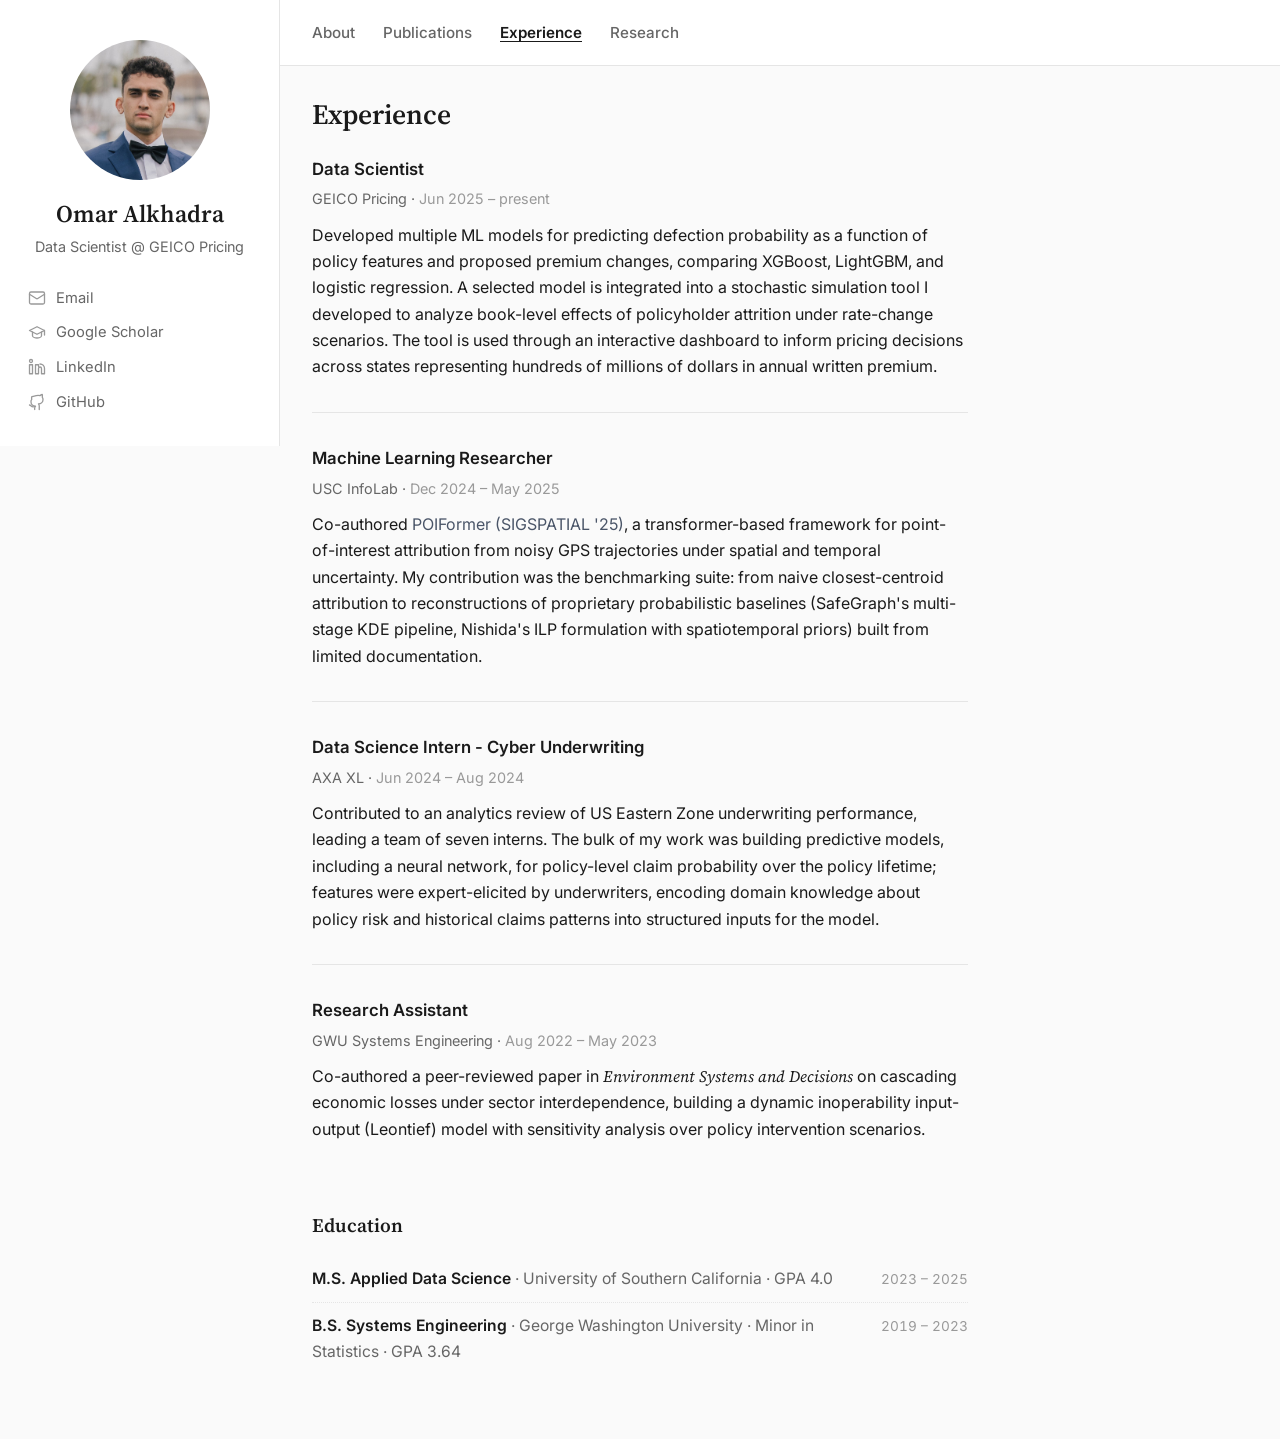
==== experience.html @ b47d21ab "Layout" ====
<!DOCTYPE html>
<html lang="en">
<head>
  <meta charset="UTF-8">
  <meta name="viewport" content="width=device-width, initial-scale=1.0">
  <title>Experience — Omar Alkhadra</title>
  <link rel="preconnect" href="https://fonts.googleapis.com">
  <link rel="preconnect" href="https://fonts.gstatic.com" crossorigin>
  <link href="https://fonts.googleapis.com/css2?family=Inter:wght@400;500;600&family=Source+Serif+4:opsz,wght@8..60,400;8..60,600&display=swap" rel="stylesheet">
  <link rel="stylesheet" href="styles.css">
</head>
<body>
  <div class="layout">

    <aside class="sidebar">
      <figure class="headshot">
        <img src="assets/headshot.jpg" alt="Omar Alkhadra" width="140" height="140">
      </figure>
      <p class="site-name">Omar Alkhadra</p>
      <p class="affiliation">Data Scientist @ GEICO Pricing</p>
      <nav class="sidebar-links" aria-label="Contact and profiles">
        <a href="mailto:omar.alkhadra@outlook.com">
          <svg class="icon" xmlns="http://www.w3.org/2000/svg" viewBox="0 0 24 24" fill="none" stroke="currentColor" stroke-width="1.75" stroke-linecap="round" stroke-linejoin="round" aria-hidden="true"><rect x="2" y="4" width="20" height="16" rx="2"/><path d="m22 7-8.97 5.7a1.94 1.94 0 0 1-2.06 0L2 7"/></svg>
          <span>Email</span>
        </a>
        <a href="https://scholar.google.com/citations?view_op=list_works&hl=en&authuser=1&user=3Zb146EAAAAJ">
          <svg class="icon" xmlns="http://www.w3.org/2000/svg" viewBox="0 0 24 24" fill="none" stroke="currentColor" stroke-width="1.75" stroke-linecap="round" stroke-linejoin="round" aria-hidden="true"><path d="M22 10v6M2 10l10-5 10 5-10 5z"/><path d="M6 12v5c0 2 4 3 6 3s6-1 6-3v-5"/></svg>
          <span>Google Scholar</span>
        </a>
        <a href="https://www.linkedin.com/in/oalkhadra/">
          <svg class="icon" xmlns="http://www.w3.org/2000/svg" viewBox="0 0 24 24" fill="none" stroke="currentColor" stroke-width="1.75" stroke-linecap="round" stroke-linejoin="round" aria-hidden="true"><path d="M16 8a6 6 0 0 1 6 6v7h-4v-7a2 2 0 0 0-4 0v7h-4v-12h4v2"/><rect x="2" y="9" width="4" height="12"/><circle cx="4" cy="4" r="2"/></svg>
          <span>LinkedIn</span>
        </a>
        <a href="https://github.com/oalkhadra">
          <svg class="icon" xmlns="http://www.w3.org/2000/svg" viewBox="0 0 24 24" fill="none" stroke="currentColor" stroke-width="1.75" stroke-linecap="round" stroke-linejoin="round" aria-hidden="true"><path d="M15 22v-4a4.8 4.8 0 0 0-1-3.5c3 0 6-2 6-5.5.08-1.25-.27-2.48-1-3.5.28-1.15.28-2.35 0-3.5 0 0-1 0-3 1.5a10.3 10.3 0 0 0-5 0C6 5 5 5 5 5c-.3 1.15-.3 2.35 0 3.5A4.17 4.17 0 0 0 4 12c0 3.5 3 5.5 6 5.5-.39.49-.68 1.05-.85 1.65S8.5 20.5 9 22"/><path d="M9 18c-4.51 2-5-2-7-2"/></svg>
          <span>GitHub</span>
        </a>
      </nav>
    </aside>

    <div class="content-column">
      <nav class="top-nav" aria-label="Site sections">
        <a href="index.html">About</a>
        <a href="publications.html">Publications</a>
        <a href="experience.html" aria-current="page">Experience</a>
        <a href="research.html">Research</a>
      </nav>

      <main class="page-main">
        <h1 class="page-title">Experience</h1>

        <article class="experience-item">
          <h3>Data Scientist</h3>
          <p class="meta">GEICO Pricing &middot; <time datetime="2025-06">Jun 2025 &ndash; present</time></p>
          <p>
            Developed multiple ML models for predicting defection probability as a function
            of policy features and proposed premium changes, comparing XGBoost, LightGBM,
            and logistic regression. A selected model is integrated into a stochastic
            simulation tool I developed to analyze book-level effects of policyholder
            attrition under rate-change scenarios. The tool is used through an interactive
            dashboard to inform pricing decisions across states representing hundreds of
            millions of dollars in annual written premium.
          </p>
        </article>

        <article class="experience-item">
          <h3>Machine Learning Researcher</h3>
          <p class="meta">USC InfoLab &middot; <time datetime="2024-12/2025-05">Dec 2024 &ndash; May 2025</time></p>
          <p>
            Co-authored <a href="publications.html">POIFormer (SIGSPATIAL '25)</a>, a
            transformer-based framework for point-of-interest attribution from noisy GPS
            trajectories under spatial and temporal uncertainty. My contribution was the
            benchmarking suite: from naive closest-centroid attribution to reconstructions
            of proprietary probabilistic baselines (SafeGraph's multi-stage KDE pipeline,
            Nishida's ILP formulation with spatiotemporal priors) built from limited
            documentation.
          </p>
        </article>

        <article class="experience-item">
          <h3>Data Science Intern - Cyber Underwriting</h3>
          <p class="meta">AXA XL &middot; <time datetime="2024-06/2024-08">Jun 2024 &ndash; Aug 2024</time></p>
          <p>
            Contributed to an analytics review of US Eastern Zone underwriting performance,
            leading a team of seven interns. The bulk of my work was building predictive
            models, including a neural network, for policy-level claim probability over
            the policy lifetime; features were expert-elicited by underwriters, encoding
            domain knowledge about policy risk and historical claims patterns into
            structured inputs for the model.
          </p>
        </article>

        <article class="experience-item">
          <h3>Research Assistant</h3>
          <p class="meta">GWU Systems Engineering &middot; <time datetime="2022-08/2023-05">Aug 2022 &ndash; May 2023</time></p>
          <p>
            Co-authored a peer-reviewed paper in <em>Environment Systems and Decisions</em>
            on cascading economic losses under sector interdependence, building a dynamic
            inoperability input-output (Leontief) model with sensitivity analysis over
            policy intervention scenarios.
          </p>
        </article>

        <section aria-labelledby="education-heading">
          <h2 id="education-heading">Education</h2>
          <ul class="compact-list">
            <li class="compact-item">
              <div class="role"><strong>M.S. Applied Data Science</strong> <span class="org">&middot; University of Southern California &middot; GPA 4.0</span></div>
              <time class="date" datetime="2023/2025">2023 &ndash; 2025</time>
            </li>
            <li class="compact-item">
              <div class="role"><strong>B.S. Systems Engineering</strong> <span class="org">&middot; George Washington University &middot; Minor in Statistics &middot; GPA 3.64</span></div>
              <time class="date" datetime="2019/2023">2019 &ndash; 2023</time>
            </li>
          </ul>
        </section>
      </main>
    </div>

  </div>
</body>
</html>
---- styles.css ----
:root {
  --bg: #fafafa;
  --text: #1a1a1a;
  --text-muted: #666666;
  --text-faint: #999999;
  --rule: #e5e5e5;
  --link: #4a5568;
  --link-hover: #2d3748;
  --sidebar-width: 280px;
  --content-max: 720px;
  --serif: 'Source Serif 4', Charter, Georgia, serif;
  --sans: 'Inter', -apple-system, BlinkMacSystemFont, sans-serif;
}

*,
*::before,
*::after {
  box-sizing: border-box;
  margin: 0;
  padding: 0;
}

html {
  font-size: 16px;
}

body {
  font-family: var(--sans);
  color: var(--text);
  background: var(--bg);
  line-height: 1.65;
  -webkit-font-smoothing: antialiased;
  -moz-osx-font-smoothing: grayscale;
}

a {
  color: var(--link);
  text-decoration: none;
}

a:hover {
  color: var(--link-hover);
  text-decoration: underline;
}

img {
  max-width: 100%;
  height: auto;
  display: block;
}

/* ---------- Layout ---------- */
.layout {
  display: flex;
  min-height: 100vh;
}

.sidebar {
  position: sticky;
  top: 0;
  align-self: flex-start;
  width: var(--sidebar-width);
  flex-shrink: 0;
  padding: 2.5rem 1.75rem 2rem;
  border-right: 1px solid var(--rule);
  background: #ffffff;
}

.content-column {
  flex: 1;
  min-width: 0;
  display: flex;
  flex-direction: column;
}

.top-nav {
  display: flex;
  flex-wrap: wrap;
  gap: 0.25rem 1.75rem;
  padding: 1.25rem 2rem;
  border-bottom: 1px solid var(--rule);
  background: #ffffff;
}

.top-nav a {
  font-size: 0.95rem;
  font-weight: 500;
  color: var(--text-muted);
  text-decoration: none;
}

.top-nav a:hover {
  color: var(--link-hover);
  text-decoration: none;
}

.top-nav a[aria-current='page'] {
  color: var(--text);
  font-weight: 600;
  text-decoration: underline;
  text-underline-offset: 0.2em;
}

.page-main {
  flex: 1;
  max-width: var(--content-max);
  padding: 2rem 2rem 4rem;
}

/* ---------- Sidebar ---------- */
.headshot {
  width: 140px;
  height: 140px;
  border-radius: 50%;
  overflow: hidden;
  margin: 0 auto 1.25rem;
  background: var(--rule);
}

.site-name {
  font-family: var(--serif);
  font-weight: 600;
  font-size: 1.5rem;
  line-height: 1.2;
  text-align: center;
  margin-bottom: 0.5rem;
}

.affiliation {
  font-size: 0.9rem;
  color: var(--text-muted);
  text-align: center;
  line-height: 1.45;
  margin-bottom: 1.75rem;
}

.sidebar-links {
  display: flex;
  flex-direction: column;
  gap: 0.65rem;
}

.sidebar-links a {
  display: flex;
  align-items: center;
  gap: 0.65rem;
  font-size: 0.92rem;
  color: var(--text-muted);
  text-decoration: none;
}

.sidebar-links a:hover {
  color: var(--link-hover);
  text-decoration: none;
}

.sidebar-links a:hover .icon {
  color: var(--link-hover);
}

.sidebar-links .icon {
  flex-shrink: 0;
  width: 18px;
  height: 18px;
  color: var(--text-faint);
}

/* ---------- Page typography ---------- */
.page-title {
  font-family: var(--serif);
  font-weight: 600;
  font-size: 1.75rem;
  margin-bottom: 1.5rem;
  line-height: 1.2;
}

section {
  margin-top: 2.25rem;
}

section:first-child {
  margin-top: 0;
}

h2 {
  font-family: var(--serif);
  font-weight: 600;
  font-size: 1.2rem;
  margin-bottom: 0.85rem;
  color: var(--text);
}

h3 {
  font-weight: 600;
  font-size: 1.05rem;
  margin-bottom: 0.25rem;
}

p {
  margin-bottom: 1rem;
  font-size: 1rem;
}

p:last-child {
  margin-bottom: 0;
}

.prose {
  line-height: 1.7;
}

.prose p {
  color: var(--text);
}

.note {
  font-size: 0.95rem;
  color: var(--text-muted);
  border-left: 2px solid var(--rule);
  padding-left: 1rem;
  margin-top: 1.5rem;
}

em {
  font-family: var(--serif);
  font-style: italic;
}

strong {
  font-weight: 600;
}

/* ---------- Publications ---------- */
.pub {
  margin-bottom: 1.35rem;
  font-size: 0.98rem;
  line-height: 1.6;
}

.pub .me {
  font-weight: 600;
}

.pub-venue {
  font-style: italic;
  font-family: var(--serif);
}

.pub-links {
  font-size: 0.88rem;
  color: var(--text-faint);
}

.pub-links a {
  margin-left: 0.35rem;
}

.pub-links a:first-child {
  margin-left: 0.25rem;
}

/* ---------- Research items ---------- */
.work-item {
  margin-bottom: 2rem;
  padding-bottom: 2rem;
  border-bottom: 1px solid var(--rule);
}

.work-item:last-child {
  border-bottom: none;
  padding-bottom: 0;
  margin-bottom: 0;
}

.work-item h3 {
  font-family: var(--serif);
  font-weight: 600;
  font-size: 1.1rem;
  margin-bottom: 0.35rem;
}

.work-item .meta {
  font-size: 0.88rem;
  color: var(--text-faint);
  margin-bottom: 0.6rem;
}

.work-links {
  font-size: 0.9rem;
  margin-top: 0.5rem;
}

.work-links a {
  margin-right: 0.85rem;
}

/* ---------- Experience ---------- */
.experience-item {
  margin-bottom: 2rem;
  padding-bottom: 2rem;
  border-bottom: 1px solid var(--rule);
}

.experience-item:last-of-type {
  border-bottom: none;
}

.experience-item .meta {
  font-size: 0.9rem;
  color: var(--text-muted);
  margin-bottom: 0.65rem;
}

.experience-item .meta time {
  color: var(--text-faint);
}

/* ---------- Education compact list ---------- */
.compact-list {
  list-style: none;
}

.compact-item {
  display: grid;
  grid-template-columns: 1fr auto;
  gap: 1rem;
  padding: 0.65rem 0;
  border-bottom: 1px dotted var(--rule);
  align-items: baseline;
}

.compact-item:last-child {
  border-bottom: none;
}

.compact-item .role {
  font-size: 0.98rem;
}

.compact-item .role .org {
  color: var(--text-muted);
}

.compact-item .date {
  font-size: 0.85rem;
  color: var(--text-faint);
  font-variant-numeric: tabular-nums;
  white-space: nowrap;
}

/* ---------- Collapsed other projects ---------- */
.other-projects {
  margin-top: 2rem;
  border-top: 1px solid var(--rule);
  padding-top: 1.25rem;
}

.other-projects summary {
  font-weight: 600;
  font-size: 0.95rem;
  color: var(--text-muted);
  cursor: pointer;
  list-style: none;
}

.other-projects summary::-webkit-details-marker {
  display: none;
}

.other-projects summary::before {
  content: '+ ';
  font-weight: 400;
  color: var(--text-faint);
}

.other-projects[open] summary::before {
  content: '− ';
}

.other-projects .details-body {
  margin-top: 0.75rem;
  font-size: 0.95rem;
  color: var(--text-muted);
  line-height: 1.65;
}

/* ---------- Responsive ---------- */
@media (max-width: 860px) {
  .layout {
    flex-direction: column;
  }

  .sidebar {
    position: static;
    width: 100%;
    border-right: none;
    border-bottom: 1px solid var(--rule);
    padding: 2rem 1.5rem 1.5rem;
    display: flex;
    flex-direction: column;
    align-items: center;
  }

  .headshot {
    width: 100px;
    height: 100px;
    margin-bottom: 1rem;
  }

  .sidebar-links {
    width: 100%;
    max-width: 280px;
  }

  .top-nav {
    padding: 0.85rem 1.25rem;
    overflow-x: auto;
    flex-wrap: nowrap;
    -webkit-overflow-scrolling: touch;
    gap: 1.25rem;
  }

  .top-nav a {
    white-space: nowrap;
    flex-shrink: 0;
  }

  .page-main {
    padding: 1.5rem 1.25rem 3rem;
  }

  .compact-item {
    grid-template-columns: 1fr;
    gap: 0.2rem;
  }

  .compact-item .date {
    font-size: 0.82rem;
  }
}
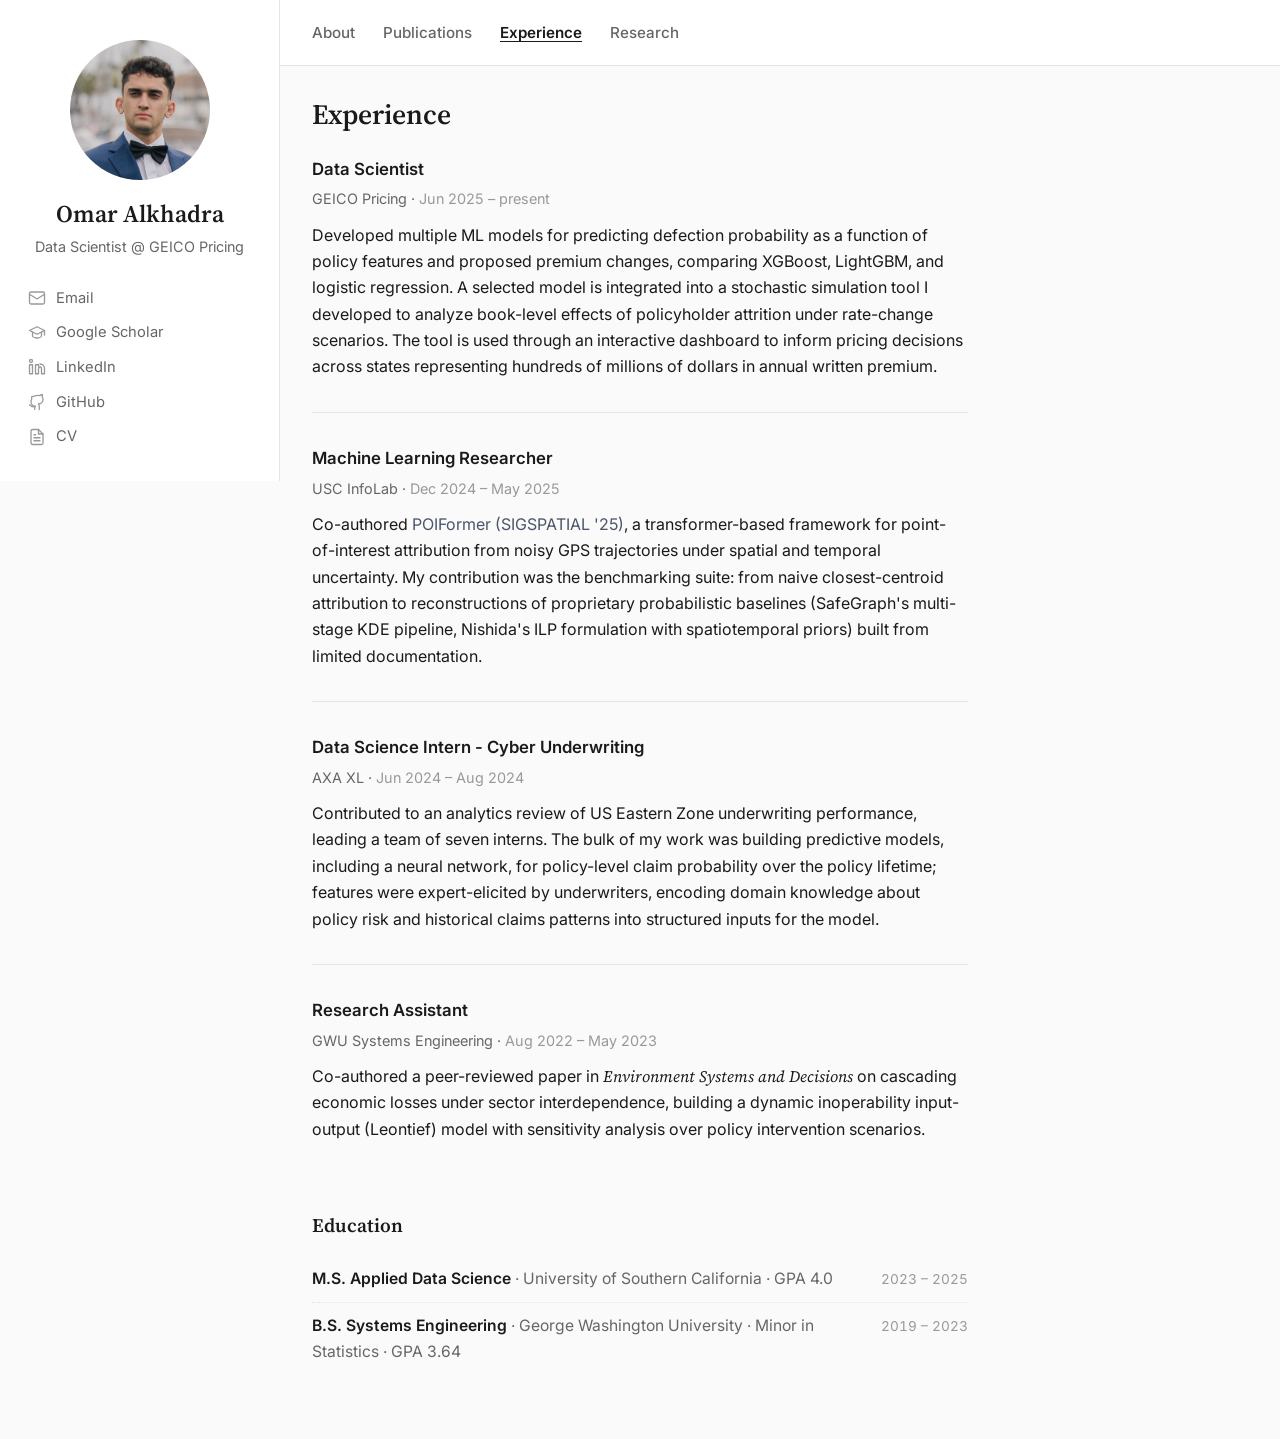
==== commit 47104cd7: "Added CV" ====
--- a/experience.html
+++ b/experience.html
@@ -34,6 +34,10 @@
         <a href="https://github.com/oalkhadra">
           <svg class="icon" xmlns="http://www.w3.org/2000/svg" viewBox="0 0 24 24" fill="none" stroke="currentColor" stroke-width="1.75" stroke-linecap="round" stroke-linejoin="round" aria-hidden="true"><path d="M15 22v-4a4.8 4.8 0 0 0-1-3.5c3 0 6-2 6-5.5.08-1.25-.27-2.48-1-3.5.28-1.15.28-2.35 0-3.5 0 0-1 0-3 1.5a10.3 10.3 0 0 0-5 0C6 5 5 5 5 5c-.3 1.15-.3 2.35 0 3.5A4.17 4.17 0 0 0 4 12c0 3.5 3 5.5 6 5.5-.39.49-.68 1.05-.85 1.65S8.5 20.5 9 22"/><path d="M9 18c-4.51 2-5-2-7-2"/></svg>
           <span>GitHub</span>
+        </a>
+        <a href="assets/cv.pdf">
+          <svg class="icon" xmlns="http://www.w3.org/2000/svg" viewBox="0 0 24 24" fill="none" stroke="currentColor" stroke-width="1.75" stroke-linecap="round" stroke-linejoin="round" aria-hidden="true"><path d="M14 2H6a2 2 0 0 0-2 2v16a2 2 0 0 0 2 2h12a2 2 0 0 0 2-2V8z"/><path d="M14 2v6h6M16 13H8M16 17H8M10 9H8"/></svg>
+          <span>CV</span>
         </a>
       </nav>
     </aside>
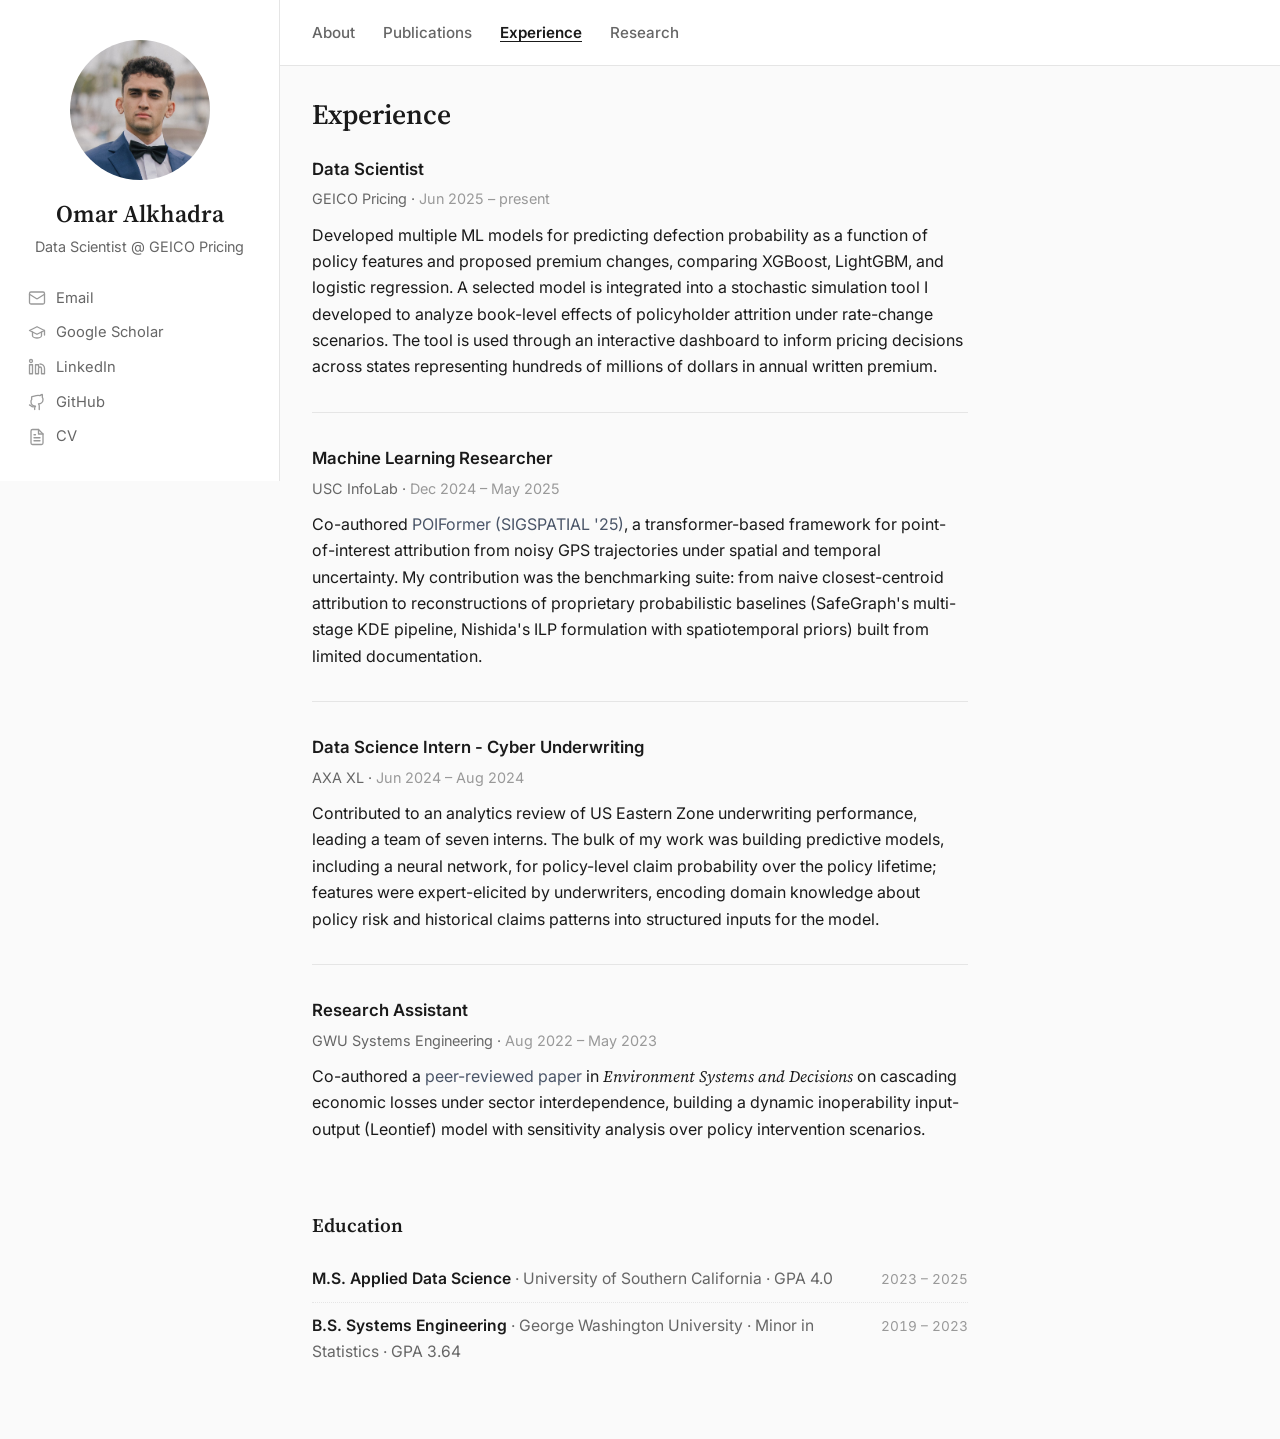
==== commit 5cd1020a: "Clean" ====
--- a/experience.html
+++ b/experience.html
@@ -98,7 +98,7 @@
           <h3>Research Assistant</h3>
           <p class="meta">GWU Systems Engineering &middot; <time datetime="2022-08/2023-05">Aug 2022 &ndash; May 2023</time></p>
           <p>
-            Co-authored a peer-reviewed paper in <em>Environment Systems and Decisions</em>
+            Co-authored a <a href="publications.html">peer-reviewed paper</a> in <em>Environment Systems and Decisions</em>
             on cascading economic losses under sector interdependence, building a dynamic
             inoperability input-output (Leontief) model with sensitivity analysis over
             policy intervention scenarios.
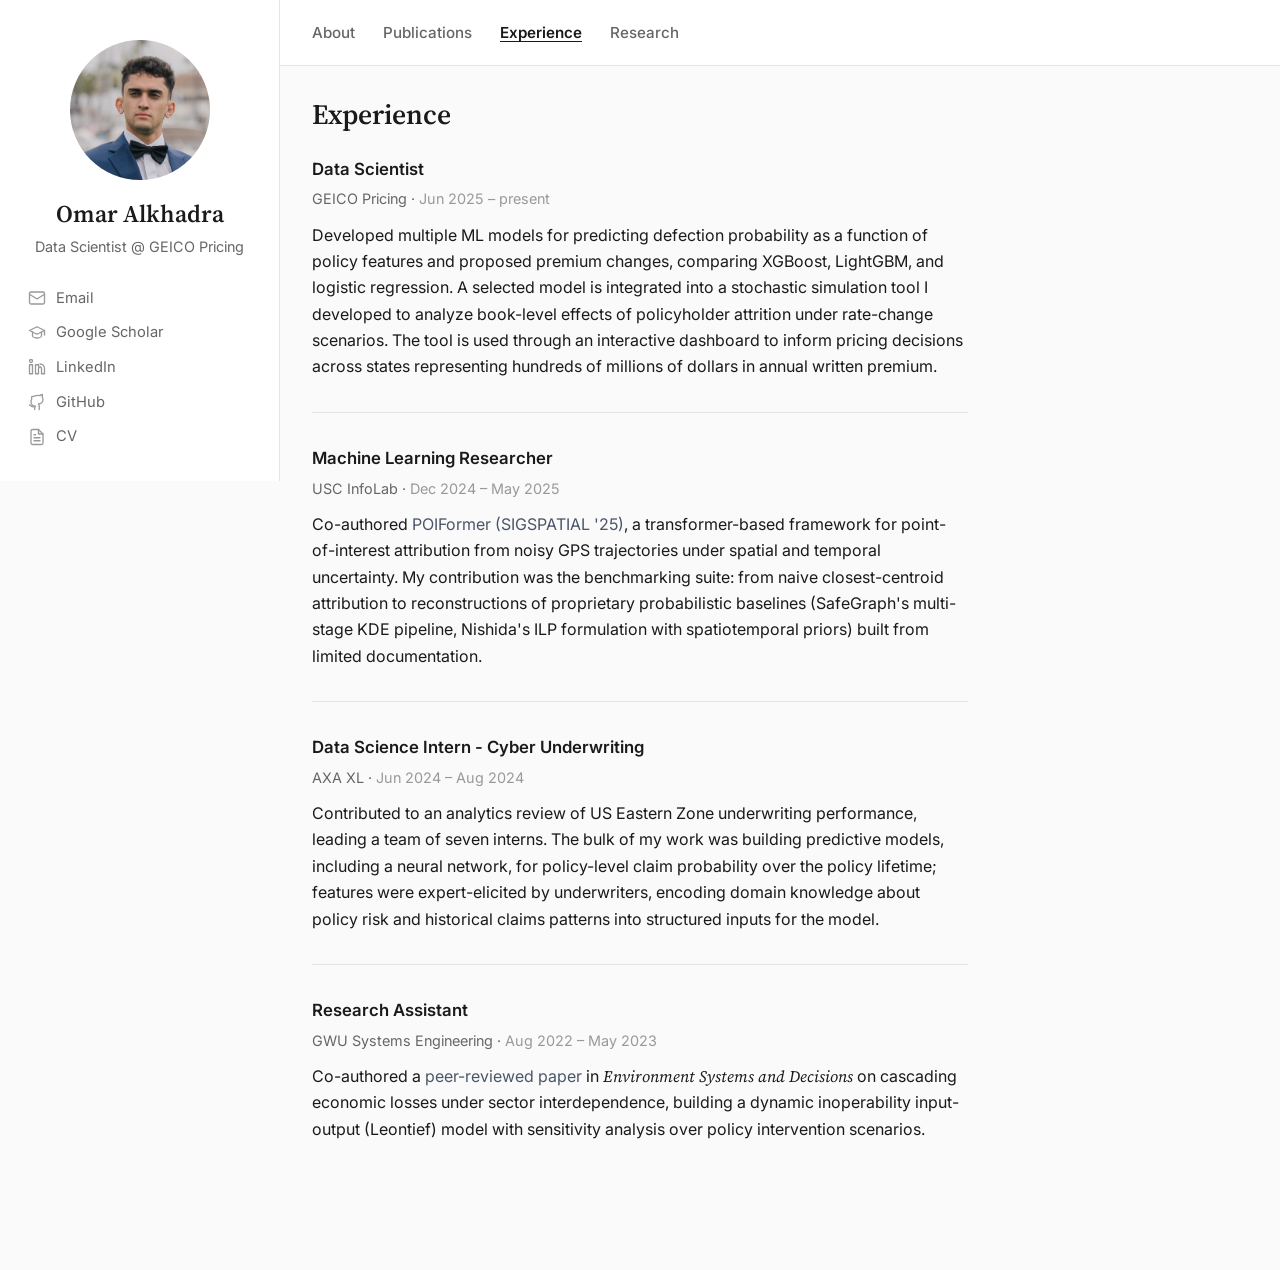
==== commit f8bfe636: "Education Fix" ====
--- a/experience.html
+++ b/experience.html
@@ -104,20 +104,6 @@
             policy intervention scenarios.
           </p>
         </article>
-
-        <section aria-labelledby="education-heading">
-          <h2 id="education-heading">Education</h2>
-          <ul class="compact-list">
-            <li class="compact-item">
-              <div class="role"><strong>M.S. Applied Data Science</strong> <span class="org">&middot; University of Southern California &middot; GPA 4.0</span></div>
-              <time class="date" datetime="2023/2025">2023 &ndash; 2025</time>
-            </li>
-            <li class="compact-item">
-              <div class="role"><strong>B.S. Systems Engineering</strong> <span class="org">&middot; George Washington University &middot; Minor in Statistics &middot; GPA 3.64</span></div>
-              <time class="date" datetime="2019/2023">2019 &ndash; 2023</time>
-            </li>
-          </ul>
-        </section>
       </main>
     </div>
 
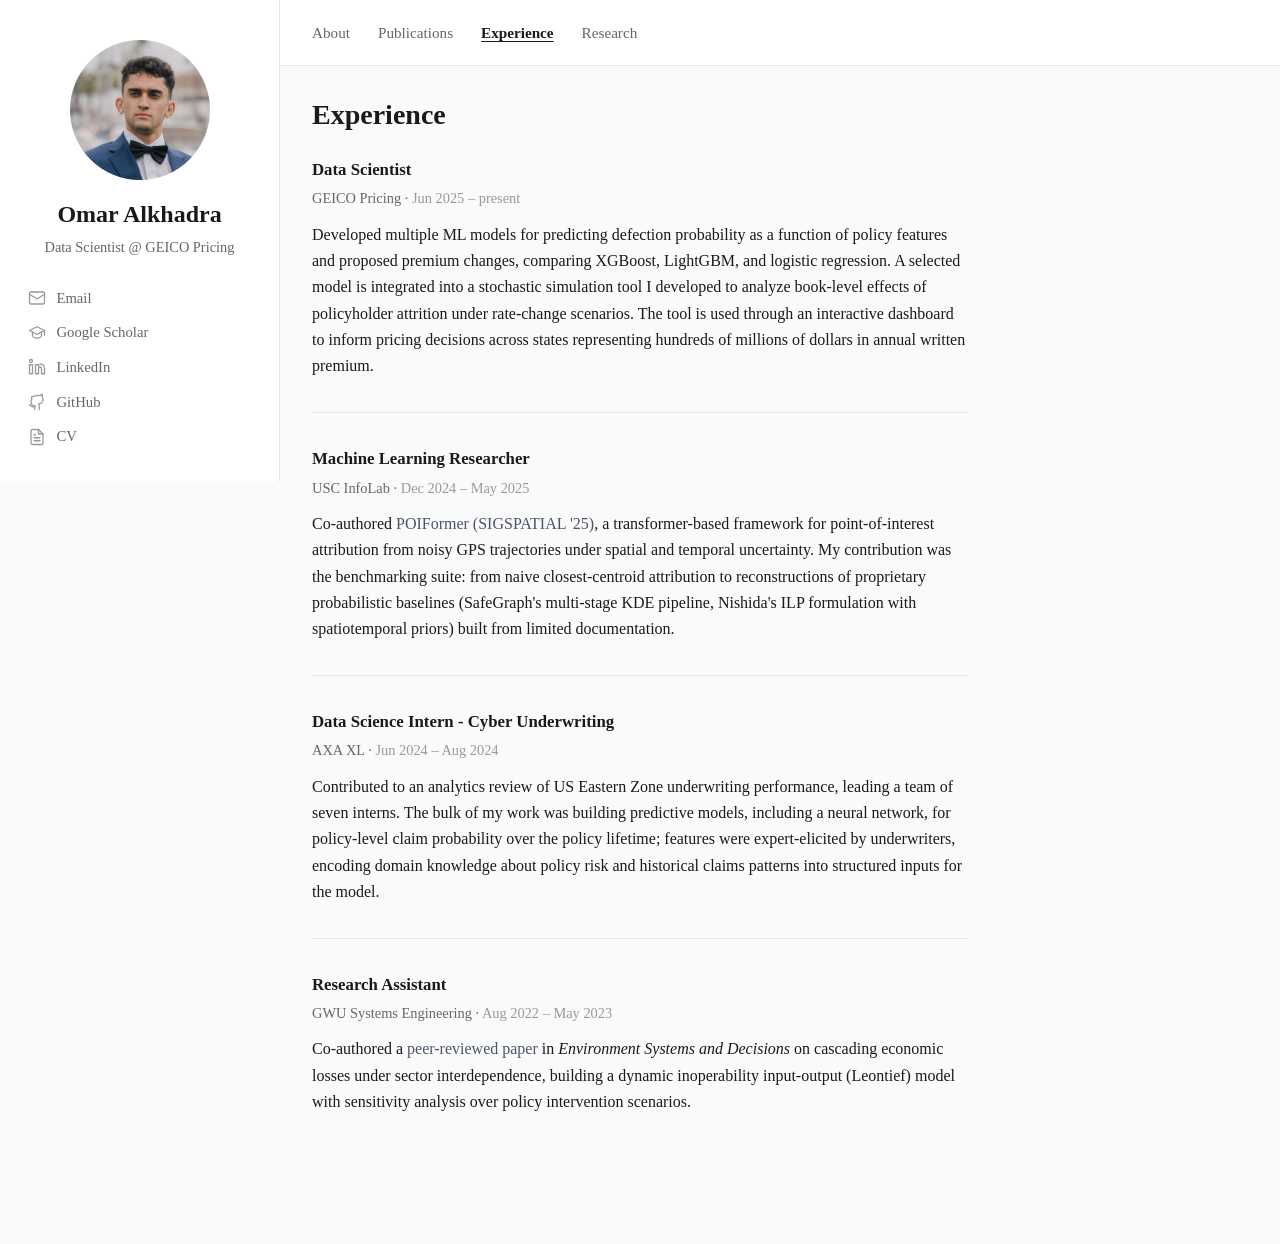
==== commit de3dc5b9: "Switch to TNR" ====
--- a/experience.html
+++ b/experience.html
@@ -4,9 +4,6 @@
   <meta charset="UTF-8">
   <meta name="viewport" content="width=device-width, initial-scale=1.0">
   <title>Experience — Omar Alkhadra</title>
-  <link rel="preconnect" href="https://fonts.googleapis.com">
-  <link rel="preconnect" href="https://fonts.gstatic.com" crossorigin>
-  <link href="https://fonts.googleapis.com/css2?family=Inter:wght@400;500;600&family=Source+Serif+4:opsz,wght@8..60,400;8..60,600&display=swap" rel="stylesheet">
   <link rel="stylesheet" href="styles.css">
 </head>
 <body>
--- a/styles.css
+++ b/styles.css
@@ -8,8 +8,7 @@
   --link-hover: #2d3748;
   --sidebar-width: 280px;
   --content-max: 720px;
-  --serif: 'Source Serif 4', Charter, Georgia, serif;
-  --sans: 'Inter', -apple-system, BlinkMacSystemFont, sans-serif;
+  --font: 'Times New Roman', Times, serif;
 }
 
 *,
@@ -25,7 +24,7 @@
 }
 
 body {
-  font-family: var(--sans);
+  font-family: var(--font);
   color: var(--text);
   background: var(--bg);
   line-height: 1.65;
@@ -118,7 +117,6 @@
 }
 
 .site-name {
-  font-family: var(--serif);
   font-weight: 600;
   font-size: 1.5rem;
   line-height: 1.2;
@@ -167,7 +165,6 @@
 
 /* ---------- Page typography ---------- */
 .page-title {
-  font-family: var(--serif);
   font-weight: 600;
   font-size: 1.75rem;
   margin-bottom: 1.5rem;
@@ -183,7 +180,6 @@
 }
 
 h2 {
-  font-family: var(--serif);
   font-weight: 600;
   font-size: 1.2rem;
   margin-bottom: 0.85rem;
@@ -222,7 +218,6 @@
 }
 
 em {
-  font-family: var(--serif);
   font-style: italic;
 }
 
@@ -243,7 +238,6 @@
 
 .pub-venue {
   font-style: italic;
-  font-family: var(--serif);
 }
 
 .pub-links {
@@ -273,7 +267,6 @@
 }
 
 .work-item h3 {
-  font-family: var(--serif);
   font-weight: 600;
   font-size: 1.1rem;
   margin-bottom: 0.35rem;
@@ -315,37 +308,48 @@
   color: var(--text-faint);
 }
 
-/* ---------- Education compact list ---------- */
-.compact-list {
+/* ---------- Education ---------- */
+.education-list {
   list-style: none;
 }
 
-.compact-item {
-  display: grid;
-  grid-template-columns: 1fr auto;
-  gap: 1rem;
-  padding: 0.65rem 0;
-  border-bottom: 1px dotted var(--rule);
-  align-items: baseline;
-}
-
-.compact-item:last-child {
+.education-item {
+  padding: 1.1rem 0;
+  border-bottom: 1px solid var(--rule);
+}
+
+.education-item:first-child {
+  padding-top: 0;
+}
+
+.education-item:last-child {
   border-bottom: none;
-}
-
-.compact-item .role {
+  padding-bottom: 0;
+}
+
+.education-degree {
+  font-weight: 600;
+  font-size: 1rem;
+  line-height: 1.45;
+  margin-bottom: 0.2rem;
+}
+
+.education-school {
   font-size: 0.98rem;
-}
-
-.compact-item .role .org {
-  color: var(--text-muted);
-}
-
-.compact-item .date {
-  font-size: 0.85rem;
-  color: var(--text-faint);
+  color: var(--text-muted);
+  line-height: 1.45;
+  margin-bottom: 0.15rem;
+}
+
+.education-meta {
+  font-size: 0.9rem;
+  color: var(--text-faint);
+  line-height: 1.45;
+  margin-bottom: 0;
+}
+
+.education-meta time {
   font-variant-numeric: tabular-nums;
-  white-space: nowrap;
 }
 
 /* ---------- Collapsed other projects ---------- */
@@ -429,12 +433,4 @@
     padding: 1.5rem 1.25rem 3rem;
   }
 
-  .compact-item {
-    grid-template-columns: 1fr;
-    gap: 0.2rem;
-  }
-
-  .compact-item .date {
-    font-size: 0.82rem;
-  }
-}
+}
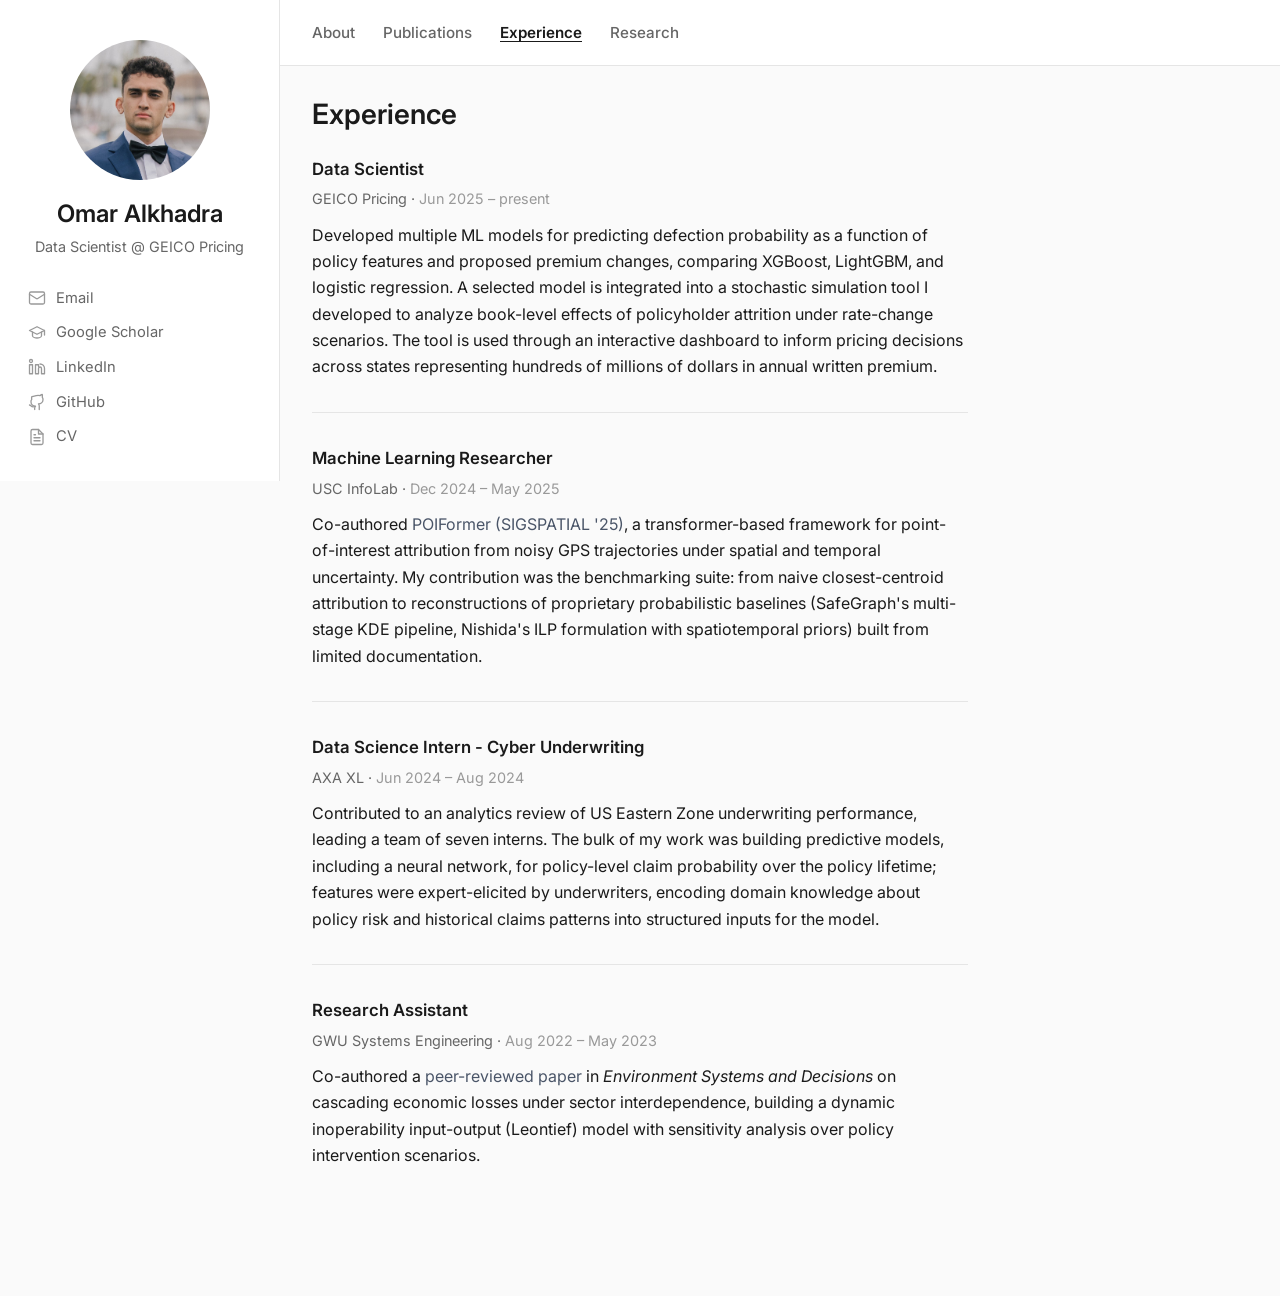
==== commit 6c226538: "Sans Serif baby" ====
--- a/experience.html
+++ b/experience.html
@@ -4,6 +4,9 @@
   <meta charset="UTF-8">
   <meta name="viewport" content="width=device-width, initial-scale=1.0">
   <title>Experience — Omar Alkhadra</title>
+  <link rel="preconnect" href="https://fonts.googleapis.com">
+  <link rel="preconnect" href="https://fonts.gstatic.com" crossorigin>
+  <link href="https://fonts.googleapis.com/css2?family=Inter:wght@400;500;600&display=swap" rel="stylesheet">
   <link rel="stylesheet" href="styles.css">
 </head>
 <body>
--- a/styles.css
+++ b/styles.css
@@ -8,7 +8,7 @@
   --link-hover: #2d3748;
   --sidebar-width: 280px;
   --content-max: 720px;
-  --font: 'Times New Roman', Times, serif;
+  --font: 'Inter', -apple-system, BlinkMacSystemFont, 'Segoe UI', sans-serif;
 }
 
 *,
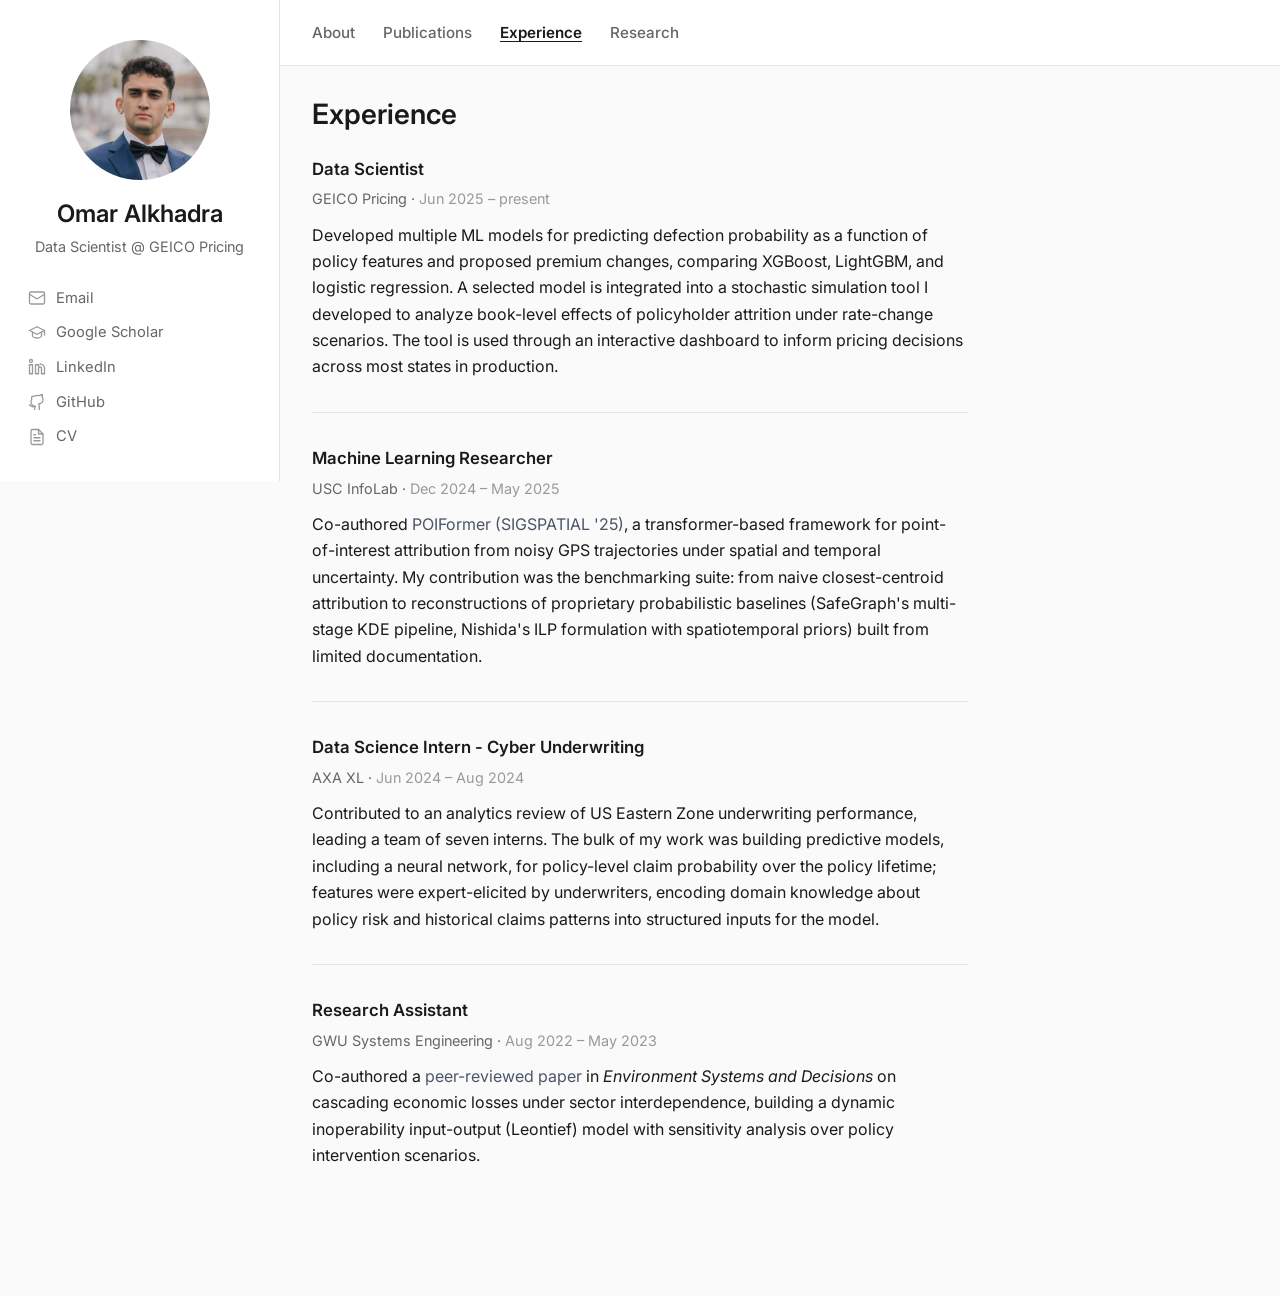
==== commit ec229096: "Refine dashboard description for pricing decisions Updated description of the dashboard usage in pri" ====
--- a/experience.html
+++ b/experience.html
@@ -62,8 +62,7 @@
             and logistic regression. A selected model is integrated into a stochastic
             simulation tool I developed to analyze book-level effects of policyholder
             attrition under rate-change scenarios. The tool is used through an interactive
-            dashboard to inform pricing decisions across states representing hundreds of
-            millions of dollars in annual written premium.
+            dashboard to inform pricing decisions across most states in production.
           </p>
         </article>
 
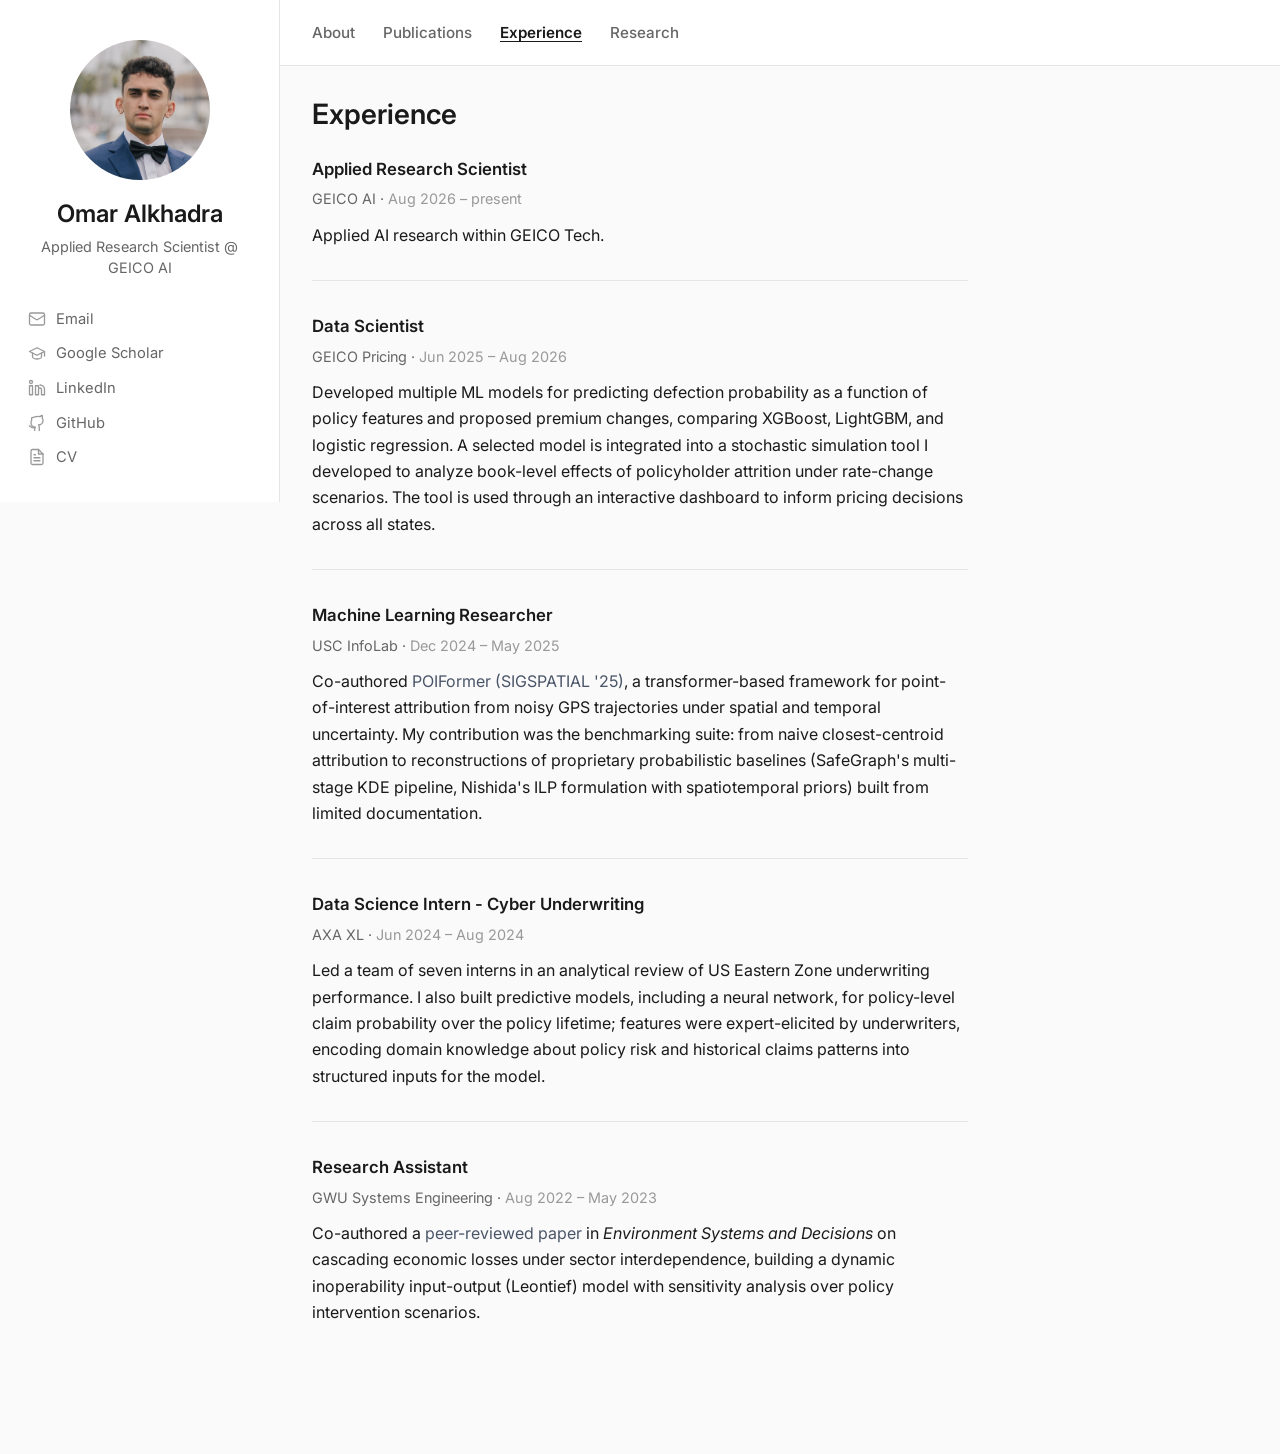
==== commit e3a04451: "Portfolio publishing" ====
--- a/experience.html
+++ b/experience.html
@@ -3,7 +3,7 @@
 <head>
   <meta charset="UTF-8">
   <meta name="viewport" content="width=device-width, initial-scale=1.0">
-  <title>Experience — Omar Alkhadra</title>
+  <title>Omar Alkhadra: Experience</title>
   <link rel="preconnect" href="https://fonts.googleapis.com">
   <link rel="preconnect" href="https://fonts.gstatic.com" crossorigin>
   <link href="https://fonts.googleapis.com/css2?family=Inter:wght@400;500;600&display=swap" rel="stylesheet">
@@ -17,7 +17,7 @@
         <img src="assets/headshot.jpg" alt="Omar Alkhadra" width="140" height="140">
       </figure>
       <p class="site-name">Omar Alkhadra</p>
-      <p class="affiliation">Data Scientist @ GEICO Pricing</p>
+      <p class="affiliation">Applied Research Scientist @ GEICO AI</p>
       <nav class="sidebar-links" aria-label="Contact and profiles">
         <a href="mailto:omar.alkhadra@outlook.com">
           <svg class="icon" xmlns="http://www.w3.org/2000/svg" viewBox="0 0 24 24" fill="none" stroke="currentColor" stroke-width="1.75" stroke-linecap="round" stroke-linejoin="round" aria-hidden="true"><rect x="2" y="4" width="20" height="16" rx="2"/><path d="m22 7-8.97 5.7a1.94 1.94 0 0 1-2.06 0L2 7"/></svg>
@@ -54,21 +54,29 @@
         <h1 class="page-title">Experience</h1>
 
         <article class="experience-item">
+          <h3>Applied Research Scientist</h3>
+          <p class="meta">GEICO AI &middot; <time datetime="2026-08">Aug 2026 &ndash; present</time></p>
+          <p>
+            Applied AI research within GEICO Tech.
+          </p>
+        </article>
+
+        <article class="experience-item">
           <h3>Data Scientist</h3>
-          <p class="meta">GEICO Pricing &middot; <time datetime="2025-06">Jun 2025 &ndash; present</time></p>
+          <p class="meta">GEICO Pricing &middot; <time datetime="2025-06">Jun 2025 &ndash; Aug 2026</time></p>
           <p>
             Developed multiple ML models for predicting defection probability as a function
             of policy features and proposed premium changes, comparing XGBoost, LightGBM,
             and logistic regression. A selected model is integrated into a stochastic
             simulation tool I developed to analyze book-level effects of policyholder
             attrition under rate-change scenarios. The tool is used through an interactive
-            dashboard to inform pricing decisions across most states in production.
+            dashboard to inform pricing decisions across all states.
           </p>
         </article>
 
         <article class="experience-item">
           <h3>Machine Learning Researcher</h3>
-          <p class="meta">USC InfoLab &middot; <time datetime="2024-12/2025-05">Dec 2024 &ndash; May 2025</time></p>
+          <p class="meta">USC InfoLab &middot; <time datetime="2024-12">Dec 2024 &ndash; May 2025</time></p>
           <p>
             Co-authored <a href="publications.html">POIFormer (SIGSPATIAL '25)</a>, a
             transformer-based framework for point-of-interest attribution from noisy GPS
@@ -82,12 +90,12 @@
 
         <article class="experience-item">
           <h3>Data Science Intern - Cyber Underwriting</h3>
-          <p class="meta">AXA XL &middot; <time datetime="2024-06/2024-08">Jun 2024 &ndash; Aug 2024</time></p>
+          <p class="meta">AXA XL &middot; <time datetime="2024-06">Jun 2024 &ndash; Aug 2024</time></p>
           <p>
-            Contributed to an analytics review of US Eastern Zone underwriting performance,
-            leading a team of seven interns. The bulk of my work was building predictive
-            models, including a neural network, for policy-level claim probability over
-            the policy lifetime; features were expert-elicited by underwriters, encoding
+            Led a team of seven interns in an analytical review of US Eastern Zone 
+            underwriting performance. I also built predictive models, including a 
+            neural network, for policy-level claim probability over the policy lifetime; 
+            features were expert-elicited by underwriters, encoding
             domain knowledge about policy risk and historical claims patterns into
             structured inputs for the model.
           </p>
@@ -95,7 +103,7 @@
 
         <article class="experience-item">
           <h3>Research Assistant</h3>
-          <p class="meta">GWU Systems Engineering &middot; <time datetime="2022-08/2023-05">Aug 2022 &ndash; May 2023</time></p>
+          <p class="meta">GWU Systems Engineering &middot; <time datetime="2022-08">Aug 2022 &ndash; May 2023</time></p>
           <p>
             Co-authored a <a href="publications.html">peer-reviewed paper</a> in <em>Environment Systems and Decisions</em>
             on cascading economic losses under sector interdependence, building a dynamic
@@ -108,4 +116,4 @@
 
   </div>
 </body>
-</html>
+</html>
--- a/styles.css
+++ b/styles.css
@@ -48,6 +48,16 @@
   display: block;
 }
 
+
+.section-heading {
+  margin-top: 2.5rem;
+  margin-bottom: 1.25rem;
+}
+
+.section-heading:first-of-type {
+  margin-top: 0;
+}
+
 /* ---------- Layout ---------- */
 .layout {
   display: flex;
@@ -287,6 +297,12 @@
   margin-right: 0.85rem;
 }
 
+.work-note {
+  font-size: 0.88rem;
+  color: var(--text-faint);
+  margin-top: 0.75rem;
+}
+
 /* ---------- Experience ---------- */
 .experience-item {
   margin-bottom: 2rem;
@@ -433,4 +449,4 @@
     padding: 1.5rem 1.25rem 3rem;
   }
 
-}
+}
